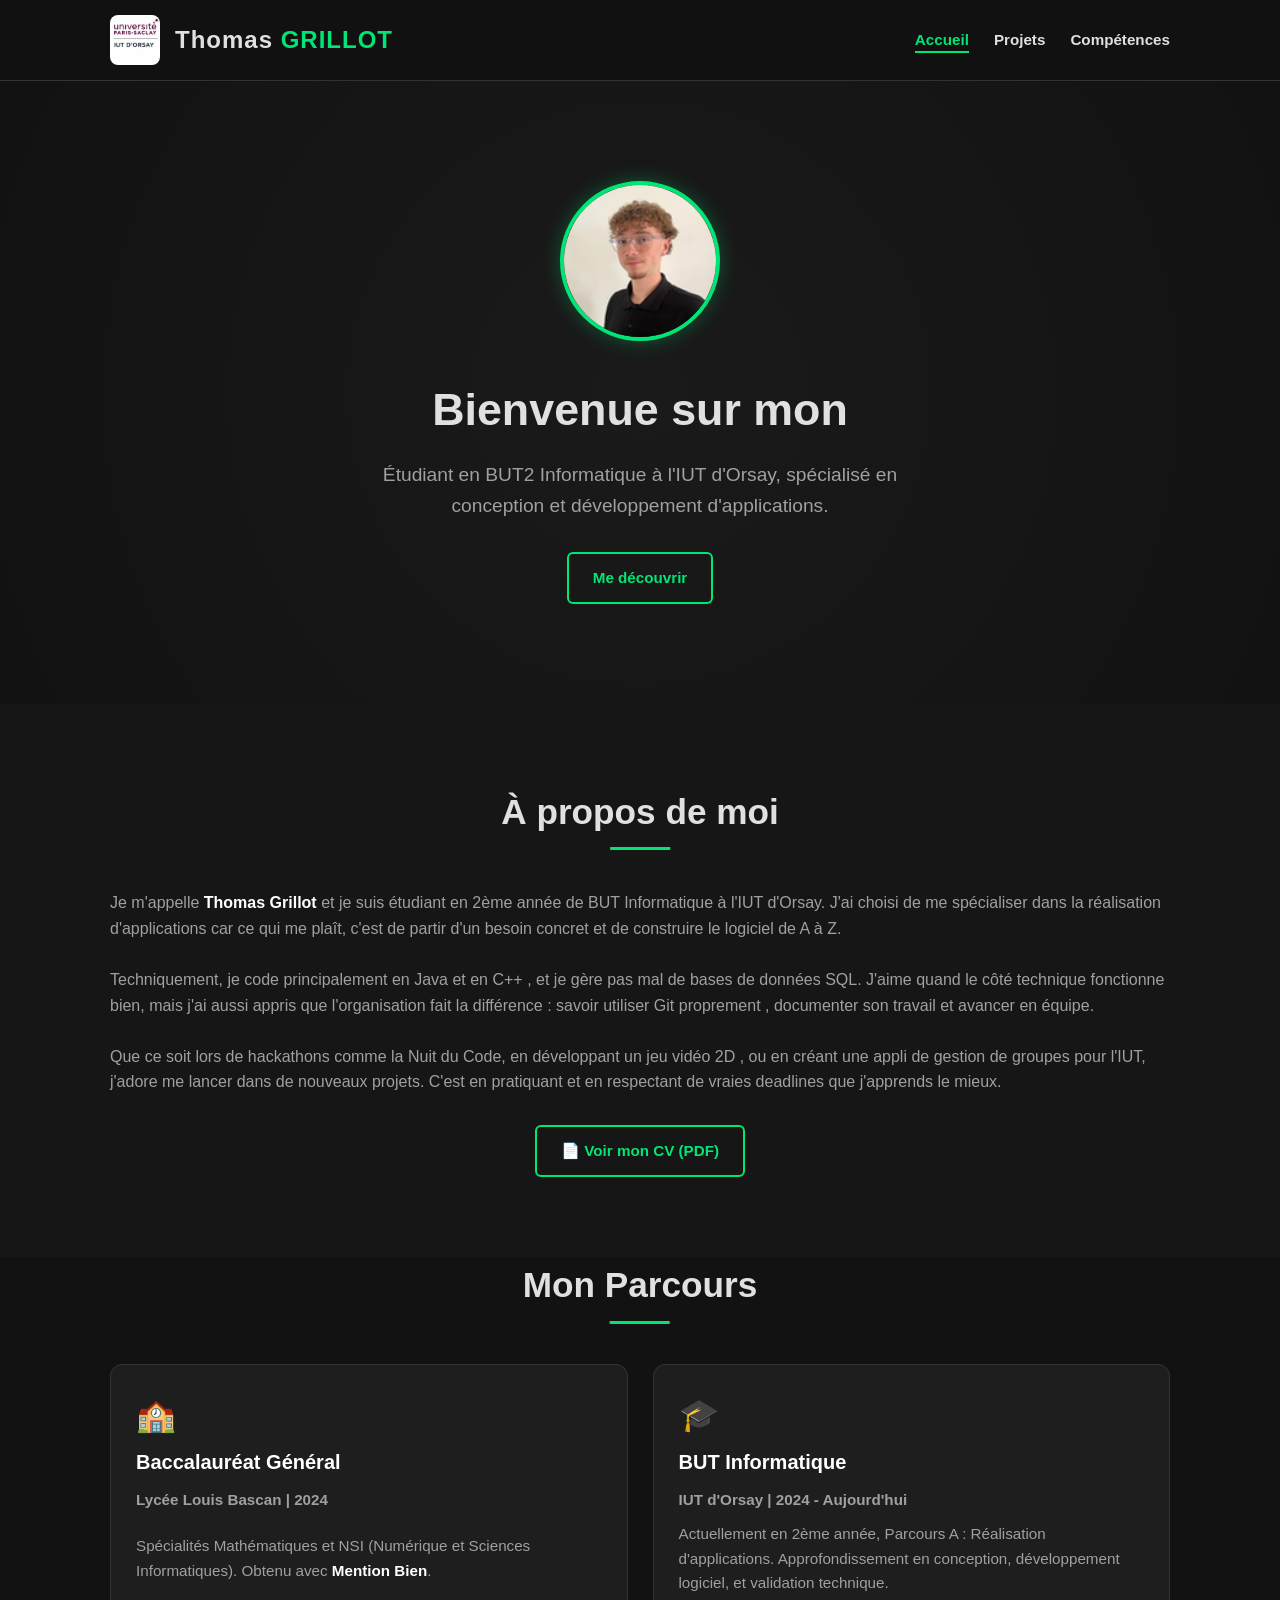
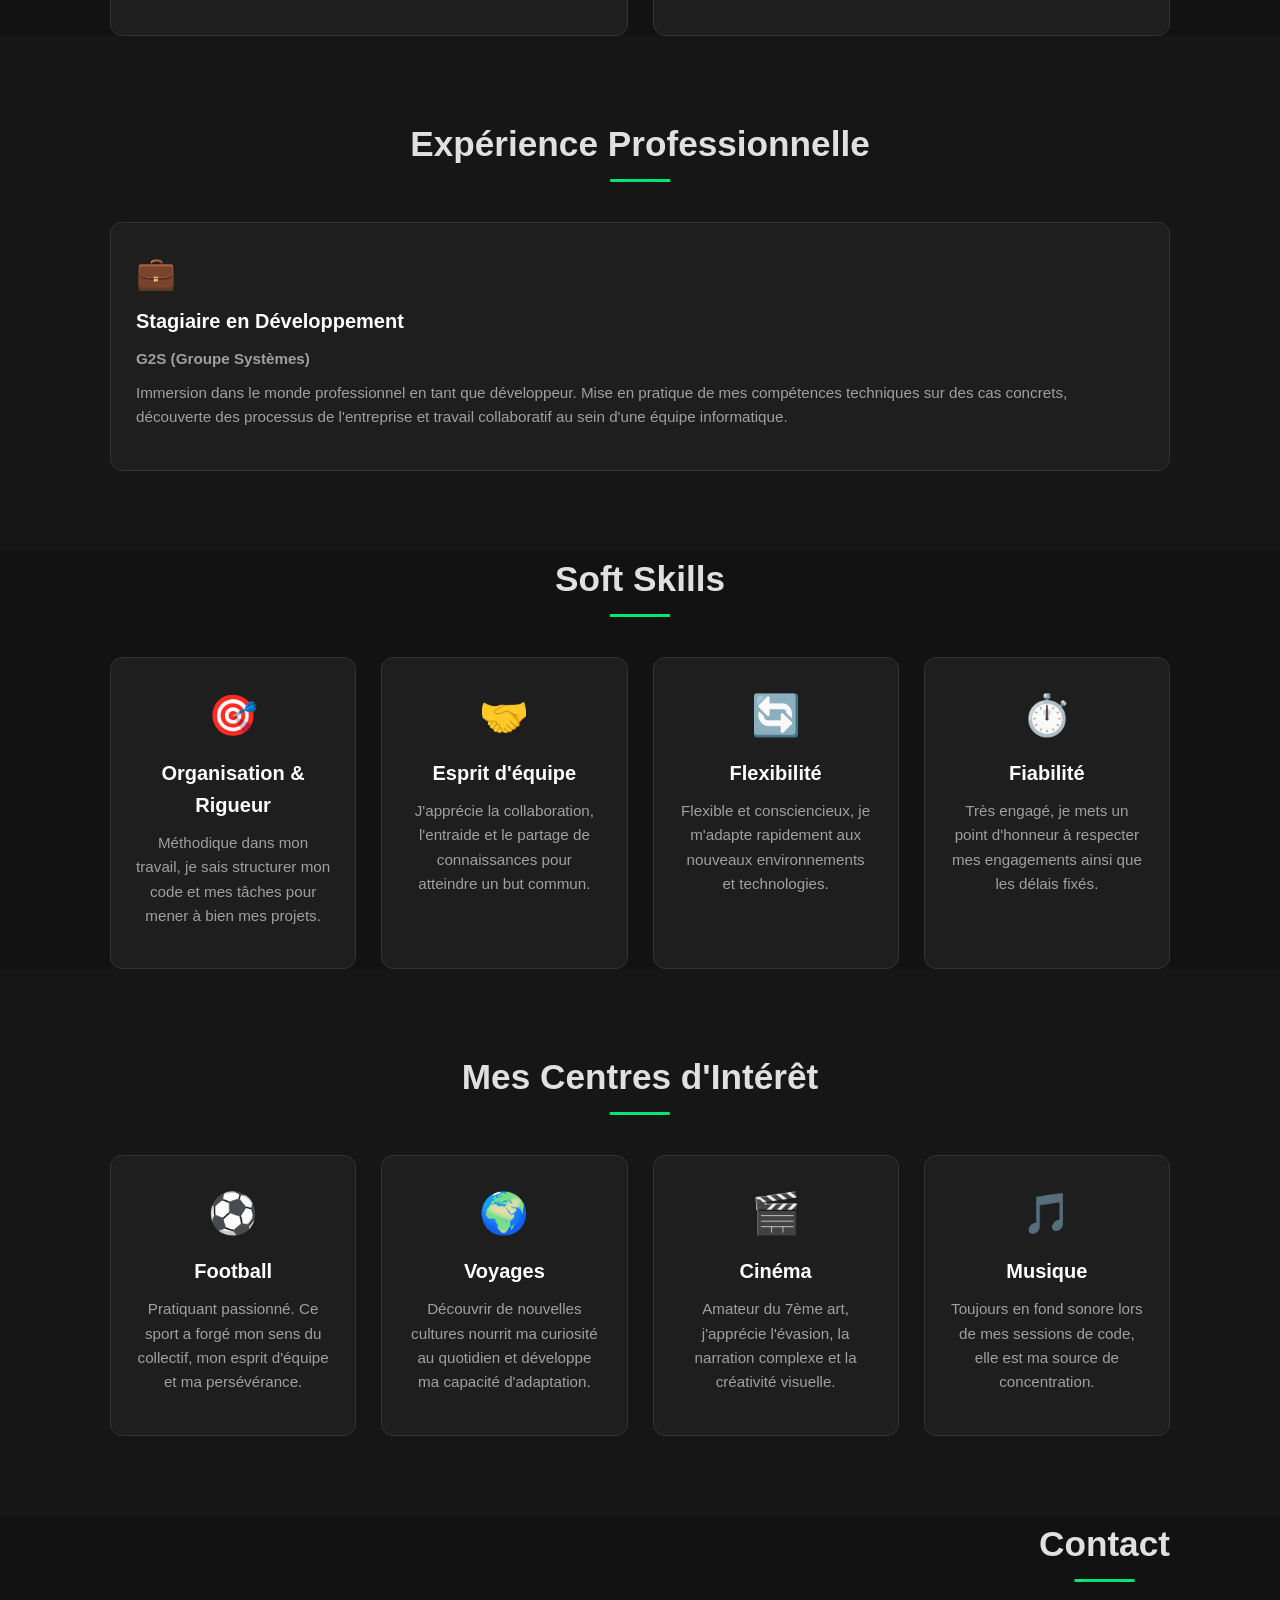
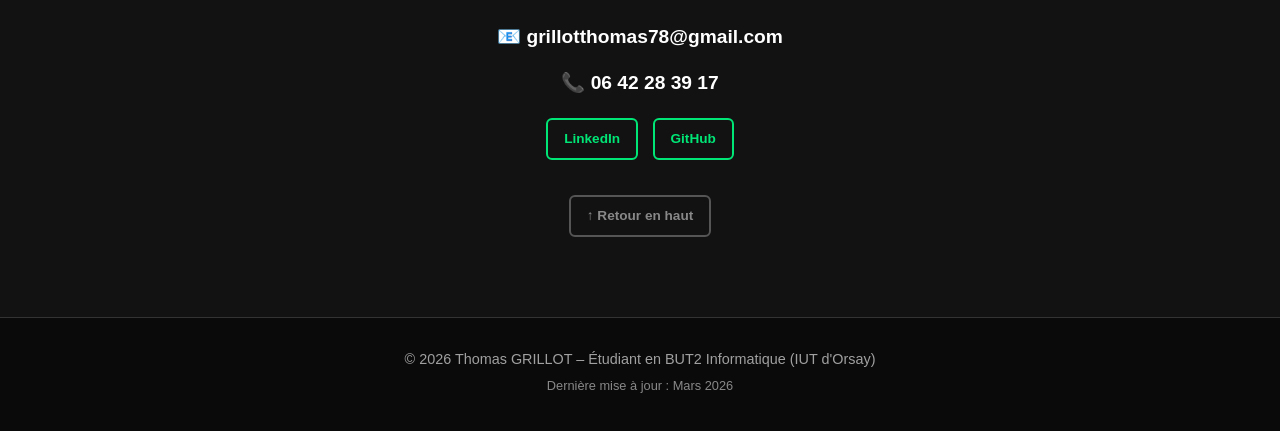
==== index.html @ 47b77f5b "Add files via upload" ====
<!DOCTYPE html>
<html lang="fr">
<head>
  <meta charset="UTF-8" />
  <meta name="viewport" content="width=device-width, initial-scale=1.0"/>
  <title>Thomas Grillot – Accueil | Développeur</title>
  <link rel="stylesheet" href="styles.css"/>
</head>
<body>

  <header>
    <div class="container">
      <div class="logo-container">
        <img src="OIP.png" alt="Logo de Thomas Grillot" class="logo">
        <h1>Thomas <strong>GRILLOT</strong></h1>
      </div>
      <nav>
        <ul>
          <li><a href="index.html" class="active">Accueil</a></li>
          <li><a href="projets.html">Projets</a></li>
          <li><a href="competences.html">Compétences</a></li>
        </ul>
      </nav>
    </div>
  </header>

  <section class="hero">
    <div id="particles-js"></div>
    
    <div class="container">
      <img src="photo.png" alt="Photo de Thomas Grillot" class="profile-pic fade-in">
      
      <h2 id="typewriter" class="fade-in"></h2>
      
      <p class="fade-in">Étudiant en BUT2 Informatique à l'IUT d'Orsay, spécialisé en conception et développement d'applications.</p>
      
      <div class="fade-in">
        <a href="#about" class="btn">Me découvrir</a>
      </div>
    </div>
  </section>

  <section id="about" class="light fade-in">
    <div class="container"> 
      <h2 class="section-title">À propos de moi</h2>
      <p>
        Je m'appelle <strong>Thomas Grillot</strong> et je suis étudiant en 2ème année de BUT Informatique à l'IUT d'Orsay. J'ai choisi de me spécialiser dans la réalisation d'applications car ce qui me plaît, c'est de partir d'un besoin concret et de construire le logiciel de A à Z.
        <br><br>
        Techniquement, je code principalement en Java et en C++ , et je gère pas mal de bases de données SQL. J'aime quand le côté technique fonctionne bien, mais j'ai aussi appris que l'organisation fait la différence : savoir utiliser Git proprement , documenter son travail et avancer en équipe.
        <br><br>
        Que ce soit lors de hackathons comme la Nuit du Code, en développant un jeu vidéo 2D , ou en créant une appli de gestion de groupes pour l'IUT, j'adore me lancer dans de nouveaux projets. C'est en pratiquant et en respectant de vraies deadlines  que j'apprends le mieux.</p>

      <div style="text-align: center; margin-top: 30px;">
        <a href="CV.pdf" class="btn" target="_blank">📄 Voir mon CV (PDF)</a>
      </div>
    </div>
  </section>
  
  <section class="container fade-in">
    <h2 class="section-title">Mon Parcours</h2>
    <div class="projets-grid">

      <div class="projet">
        <h3 style="font-size: 2rem; margin-bottom: 5px;">🏫</h3>
        <h3>Baccalauréat Général</h3>
        <p style="color: var(--text-secondary); font-weight: bold; margin-bottom: 10px;">Lycée Louis Bascan | 2024</p>
        <p>Spécialités Mathématiques et NSI (Numérique et Sciences Informatiques). Obtenu avec <strong>Mention Bien</strong>.</p>
      </div>
      
      <div class="projet">
        <h3 style="font-size: 2rem; margin-bottom: 5px;">🎓</h3>
        <h3>BUT Informatique</h3>
        <p style="color: var(--text-secondary); font-weight: bold; margin-bottom: 10px;">IUT d'Orsay | 2024 - Aujourd'hui</p>
        <p>Actuellement en 2ème année, Parcours A : Réalisation d'applications. Approfondissement en conception, développement logiciel, et validation technique.</p>
      </div>


    </div>
  </section>

  <section class="light fade-in">
    <div class="container">
      <h2 class="section-title">Expérience Professionnelle</h2>
      <div class="projets-grid" style="grid-template-columns: repeat(auto-fit, minmax(300px, 1fr));">
        
        <div class="projet">
          <h3 style="font-size: 2rem; margin-bottom: 5px;">💼</h3>
          <h3>Stagiaire en Développement</h3>
          <p style="color: var(--text-secondary); font-weight: bold; margin-bottom: 10px;">G2S (Groupe Systèmes)</p>
          <p>Immersion dans le monde professionnel en tant que développeur. Mise en pratique de mes compétences techniques sur des cas concrets, découverte des processus de l'entreprise et travail collaboratif au sein d'une équipe informatique.</p>
        </div>

      </div>
    </div>
  </section>

  <section class="container fade-in">
    <h2 class="section-title">Soft Skills</h2>
    <div class="projets-grid" style="grid-template-columns: repeat(auto-fit, minmax(200px, 1fr));">
      
      <div class="projet" style="text-align: center;">
        <h3 style="font-size: 2.5rem; margin-bottom: 10px;">🎯</h3>
        <h3>Organisation & Rigueur</h3>
        <p>Méthodique dans mon travail, je sais structurer mon code et mes tâches pour mener à bien mes projets.</p>
      </div>

      <div class="projet" style="text-align: center;">
        <h3 style="font-size: 2.5rem; margin-bottom: 10px;">🤝</h3>
        <h3>Esprit d'équipe</h3>
        <p>J'apprécie la collaboration, l'entraide et le partage de connaissances pour atteindre un but commun.</p>
      </div>

      <div class="projet" style="text-align: center;">
        <h3 style="font-size: 2.5rem; margin-bottom: 10px;">🔄</h3>
        <h3>Flexibilité</h3>
        <p>Flexible et consciencieux, je m'adapte rapidement aux nouveaux environnements et technologies.</p>
      </div>

      <div class="projet" style="text-align: center;">
        <h3 style="font-size: 2.5rem; margin-bottom: 10px;">⏱️</h3>
        <h3>Fiabilité</h3>
        <p>Très engagé, je mets un point d'honneur à respecter mes engagements ainsi que les délais fixés.</p>
      </div>

    </div>
  </section>

  <section class="light fade-in">
    <div class="container">
      <h2 class="section-title">Mes Centres d'Intérêt</h2>
      <div class="projets-grid" style="grid-template-columns: repeat(auto-fit, minmax(200px, 1fr));">
        
        <div class="projet" style="text-align: center;">
          <h3 style="font-size: 2.5rem; margin-bottom: 10px;">⚽</h3>
          <h3>Football</h3>
          <p>Pratiquant passionné. Ce sport a forgé mon sens du collectif, mon esprit d'équipe et ma persévérance.</p>
        </div>

        <div class="projet" style="text-align: center;">
          <h3 style="font-size: 2.5rem; margin-bottom: 10px;">🌍</h3>
          <h3>Voyages</h3>
          <p>Découvrir de nouvelles cultures nourrit ma curiosité au quotidien et développe ma capacité d'adaptation.</p>
        </div>

        <div class="projet" style="text-align: center;">
          <h3 style="font-size: 2.5rem; margin-bottom: 10px;">🎬</h3>
          <h3>Cinéma</h3>
          <p>Amateur du 7ème art, j'apprécie l'évasion, la narration complexe et la créativité visuelle.</p>
        </div>

        <div class="projet" style="text-align: center;">
          <h3 style="font-size: 2.5rem; margin-bottom: 10px;">🎵</h3>
          <h3>Musique</h3>
          <p>Toujours en fond sonore lors de mes sessions de code, elle est ma source de concentration.</p>
        </div>

      </div>
    </div>
  </section>

  <section id="contact" class="container fade-in">
    <div style="text-align: center;">
      <h2 class="section-title">Contact</h2>
      <p style="font-size: 1.2rem; margin-bottom: 15px;">
        📧 <a href="mailto:grillotthomas78@gmail.com" style="color: var(--accent-color); text-decoration: none;"><strong>grillotthomas78@gmail.com</strong></a>
      </p>
      <p style="font-size: 1.2rem; margin-bottom: 20px;">
        📞 <strong>06 42 28 39 17</strong>
      </p>
      <p>
        <a href="https://www.linkedin.com/in/thomas-grillot-857299399/" class="btn btn-sm" target="_blank" style="margin-right: 10px;">LinkedIn</a> 
        <a href="https://github.com/ton-pseudo" class="btn btn-sm" target="_blank">GitHub</a>
      </p>
    </div>
  </section>
  
  <div class="container" style="text-align: center; padding: 20px 0;">
    <a href="#" class="btn btn-sm" style="border-color: #555; color: #888;">↑ Retour en haut</a>
  </div>

  <footer>
    <div class="container">
      <p>&copy; 2026 Thomas GRILLOT – Étudiant en BUT2 Informatique (IUT d'Orsay) </p>
      <p style="font-size: 0.8em; color: #888;">Dernière mise à jour : Mars 2026</p>
    </div>
  </footer>

  <script src="scripts.js"></script>
  
  </body>
</html>
---- styles.css ----
/* --- RESET DE BASE --- */
* {
  margin: 0;
  padding: 0;
  box-sizing: border-box;
}

:root {
  --bg-color: #121212;
  --surface-color: #1e1e1e;
  --text-primary: #e0e0e0;
  --text-secondary: #a0a0a0;
  --accent-color: #00e676; /* Vert Électrique Tech */
  --accent-hover: #69f0ae;
  --border-color: #333;
  --font-main: 'Segoe UI', Roboto, Helvetica, Arial, sans-serif;
  --transition: all 0.3s ease;
}

html {
  scroll-behavior: smooth;
  background-color: var(--bg-color);
}

body {
  font-family: var(--font-main);
  line-height: 1.6;
  color: var(--text-primary);
  background-color: var(--bg-color);
  overflow-x: hidden;
}

.container {
  max-width: 1100px;
  margin: auto;
  padding: 0 20px;
}

/* --- HEADER & NAVIGATION --- */
header {
  background: rgba(18, 18, 18, 0.95);
  padding: 15px 0;
  position: sticky;
  top: 0;
  z-index: 1000;
  border-bottom: 1px solid var(--border-color);
  backdrop-filter: blur(5px);
}

header .container {
  display: flex;
  justify-content: space-between;
  align-items: center;
}

header h1 {
  font-size: 1.5rem;
  letter-spacing: 1px;
}

header h1 strong {
  color: var(--accent-color);
}

.logo-container {
  display: flex;
  align-items: center;
  gap: 15px;
}

.logo {
  height: 50px;
  width: auto;
  border-radius: 8px;
}

nav ul {
  display: flex;
  gap: 25px;
  list-style: none;
}

nav a {
  color: var(--text-primary);
  text-decoration: none;
  font-weight: 600;
  transition: var(--transition);
  font-size: 0.95rem;
  padding: 5px 0;
  position: relative;
}

nav a:hover {
  color: var(--accent-color);
}

nav a.active {
  color: var(--accent-color);
}

nav a.active::after {
  content: '';
  position: absolute;
  width: 100%;
  height: 2px;
  bottom: 0;
  left: 0;
  background-color: var(--accent-color);
}

/* --- SECTION HERO --- */
.hero {
  padding: 100px 0;
  text-align: center;
  position: relative;
  background: radial-gradient(circle at center, #1a1a1a 0%, #121212 100%);
  overflow: hidden;
}

/* Container pour les particules JS */
#particles-js {
  position: absolute;
  width: 100%;
  height: 100%;
  top: 0;
  left: 0;
  z-index: 1;
}

.hero .container {
  position: relative;
  z-index: 10; /* Au-dessus des particules */
}

/* Style Photo de Profil */
.profile-pic {
  width: 160px;
  height: 160px;
  border-radius: 50%;
  object-fit: cover;
  border: 4px solid var(--accent-color);
  box-shadow: 0 0 20px rgba(0, 230, 118, 0.3);
  margin-bottom: 25px;
  transition: transform 0.5s ease;
}

.profile-pic:hover {
  transform: scale(1.05) rotate(5deg);
}

.hero h2 {
  font-size: 2.8rem;
  margin-bottom: 15px;
  font-weight: 800;
}

/* Style pour l'effet Typewriter JS */
.typewriter-text {
  color: var(--accent-color);
}

.hero p {
  font-size: 1.2rem;
  color: var(--text-secondary);
  max-width: 600px;
  margin: 0 auto 30px auto;
}

/* --- SECTIONS GÉNÉRALES --- */
section {
  padding: 80px 0;
}

section.light {
  background-color: #161616; /* Gris très légèrement plus clair */
}

h2.section-title {
  text-align: center;
  font-size: 2.2rem;
  margin-bottom: 50px;
  font-weight: 700;
  position: relative;
  display: inline-block;
  left: 50%;
  transform: translateX(-50%);
}

h2.section-title::after {
  content: '';
  position: absolute;
  width: 60px;
  height: 3px;
  background-color: var(--accent-color);
  bottom: -10px;
  left: 50%;
  transform: translateX(-50%);
}

h3 {
  color: #fff;
  margin-bottom: 15px;
}

p {
  color: var(--text-secondary);
  margin-bottom: 15px;
  font-size: 1rem;
}

strong {
  color: #fff;
}

hr {
  border: 0;
  border-top: 1px solid var(--border-color);
  margin: 40px 0;
}

/* --- GRILLE DE CARTES (PROJETS & SKILLS) --- */
.projets-grid {
  display: grid;
  grid-template-columns: repeat(auto-fit, minmax(300px, 1fr));
  gap: 25px;
  align-items: stretch;
}

.projet {
  background-color: var(--surface-color);
  padding: 25px;
  border-radius: 12px;
  border: 1px solid var(--border-color);
  transition: var(--transition);
  display: flex;
  flex-direction: column;
}

.projet:hover {
  transform: translateY(-5px);
  border-color: var(--accent-color);
  box-shadow: 0 5px 15px rgba(0, 230, 118, 0.1);
}

.projet img {
  width: 100%;
  height: 180px;
  object-fit: cover;
  border-radius: 8px;
  margin-bottom: 20px;
  border: 1px solid var(--border-color);
}

.projet h3 {
  font-size: 1.25rem;
  margin-bottom: 10px;
}

.projet p {
  font-size: 0.95rem;
  flex-grow: 1; /* Pousse le contenu vers le bas si nécessaire */
}

/* --- BOUTONS --- */
.btn {
  display: inline-block;
  padding: 12px 24px;
  background-color: transparent;
  color: var(--accent-color);
  text-decoration: none;
  border-radius: 6px;
  font-weight: 700;
  border: 2px solid var(--accent-color);
  transition: var(--transition);
  cursor: pointer;
  font-size: 0.95rem;
}

.btn:hover {
  background-color: var(--accent-color);
  color: #121212;
  box-shadow: 0 0 15px rgba(0, 230, 118, 0.4);
}

.btn-sm {
  padding: 8px 16px;
  font-size: 0.85rem;
}

/* --- PAGE COMPÉTENCES (LISTE HORIZONTALE) --- */
.skills-nav {
  display: flex;
  flex-wrap: wrap;
  justify-content: center;
  gap: 12px;
  list-style: none;
  margin-bottom: 50px;
}

.skills-nav li a {
  display: block;
  padding: 10px 20px;
  background-color: var(--surface-color);
  color: var(--text-primary);
  text-decoration: none;
  border-radius: 30px;
  border: 1px solid var(--border-color);
  font-weight: 600;
  font-size: 0.9rem;
  transition: var(--transition);
}

.skills-nav li a:hover {
  border-color: var(--accent-color);
  color: var(--accent-color);
  background-color: rgba(0, 230, 118, 0.05);
}

/* --- FOOTER --- */
footer {
  background-color: #0a0a0a;
  color: var(--text-secondary);
  text-align: center;
  padding: 30px 0;
  border-top: 1px solid var(--border-color);
  margin-top: 60px;
}

footer p {
  margin-bottom: 5px;
  font-size: 0.9rem;
}

/* --- ANIMATION FADE-IN (Observer) --- */
.fade-in {
  opacity: 0;
  transform: translateY(20px);
  transition: opacity 0.6s ease-out, transform 0.6s ease-out;
}

.fade-in.visible {
  opacity: 1;
  transform: translateY(0);
}

/* --- RESPONSIVE BASIC --- */
@media (max-width: 768px) {
  .hero h2 { font-size: 2.2rem; }
  header .container { flex-direction: column; gap: 15px; }
  nav ul { flex-wrap: wrap; justify-content: center; gap: 15px; }
}
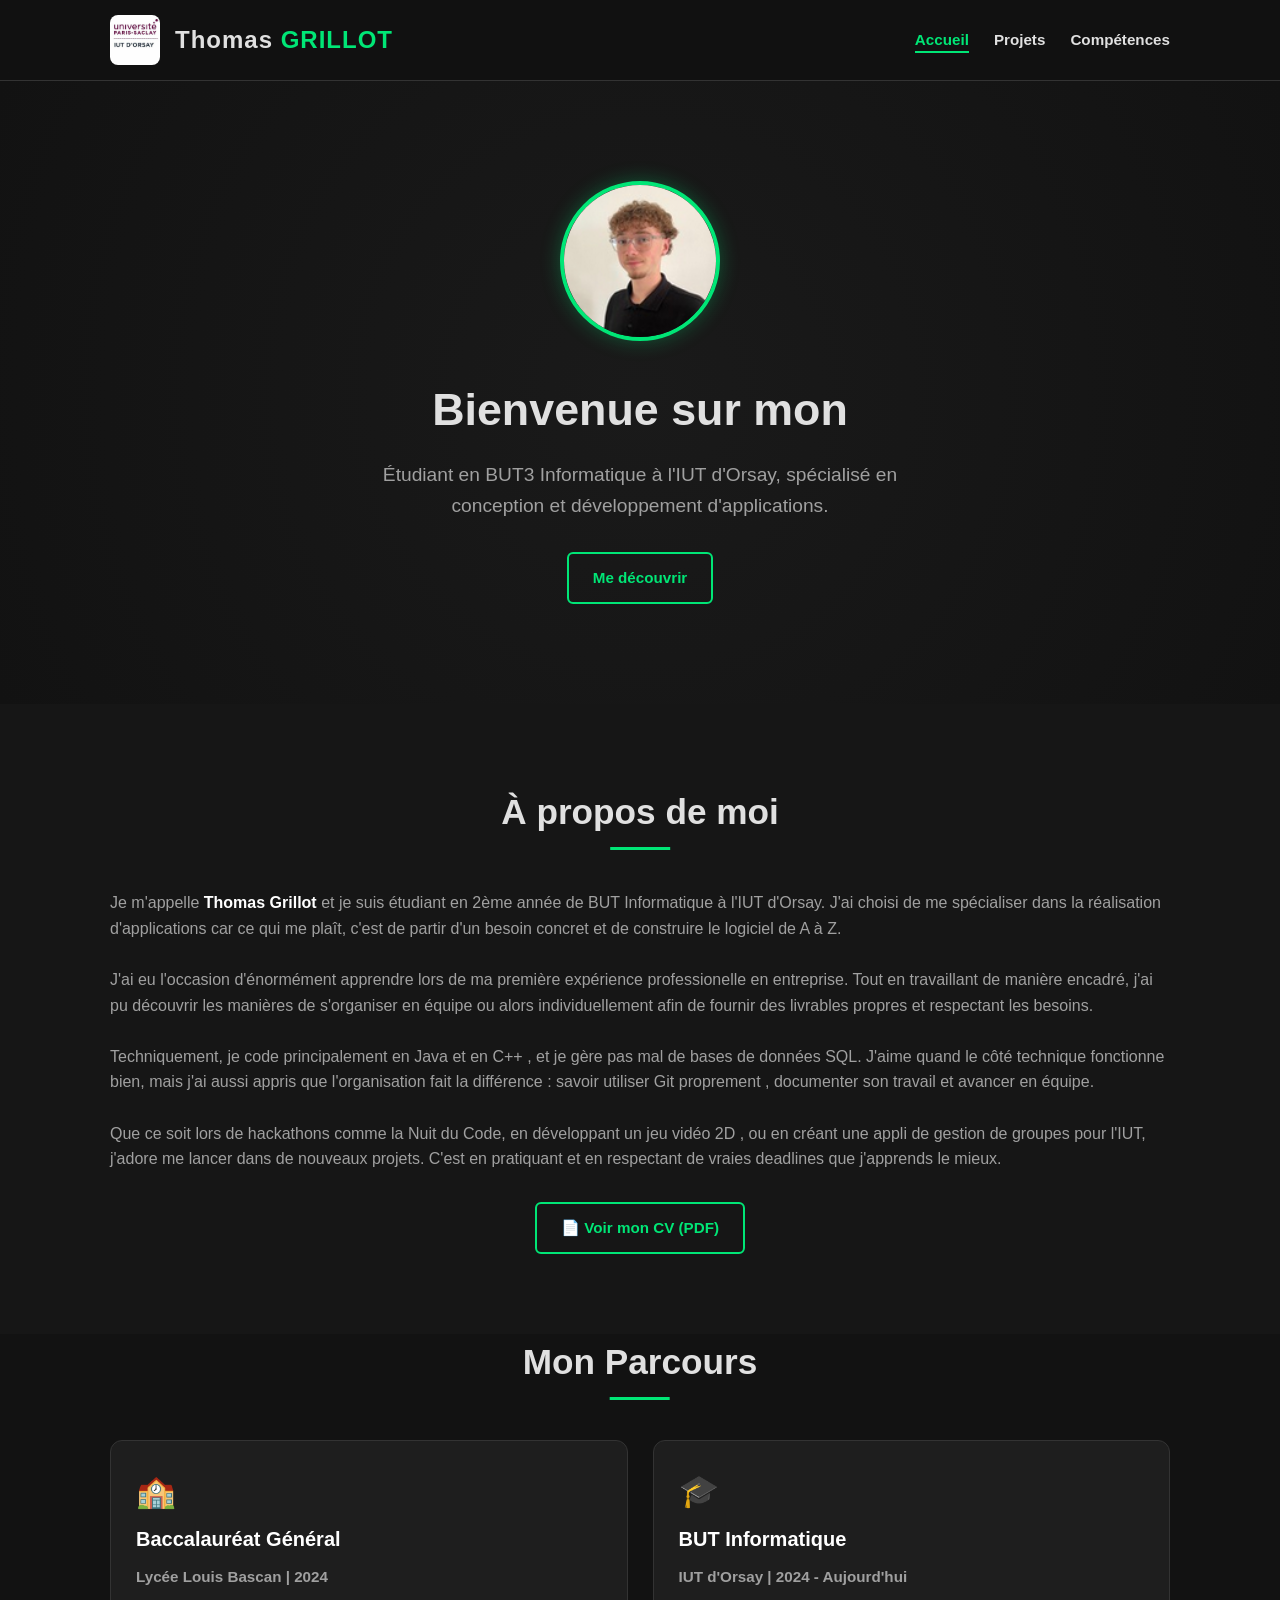
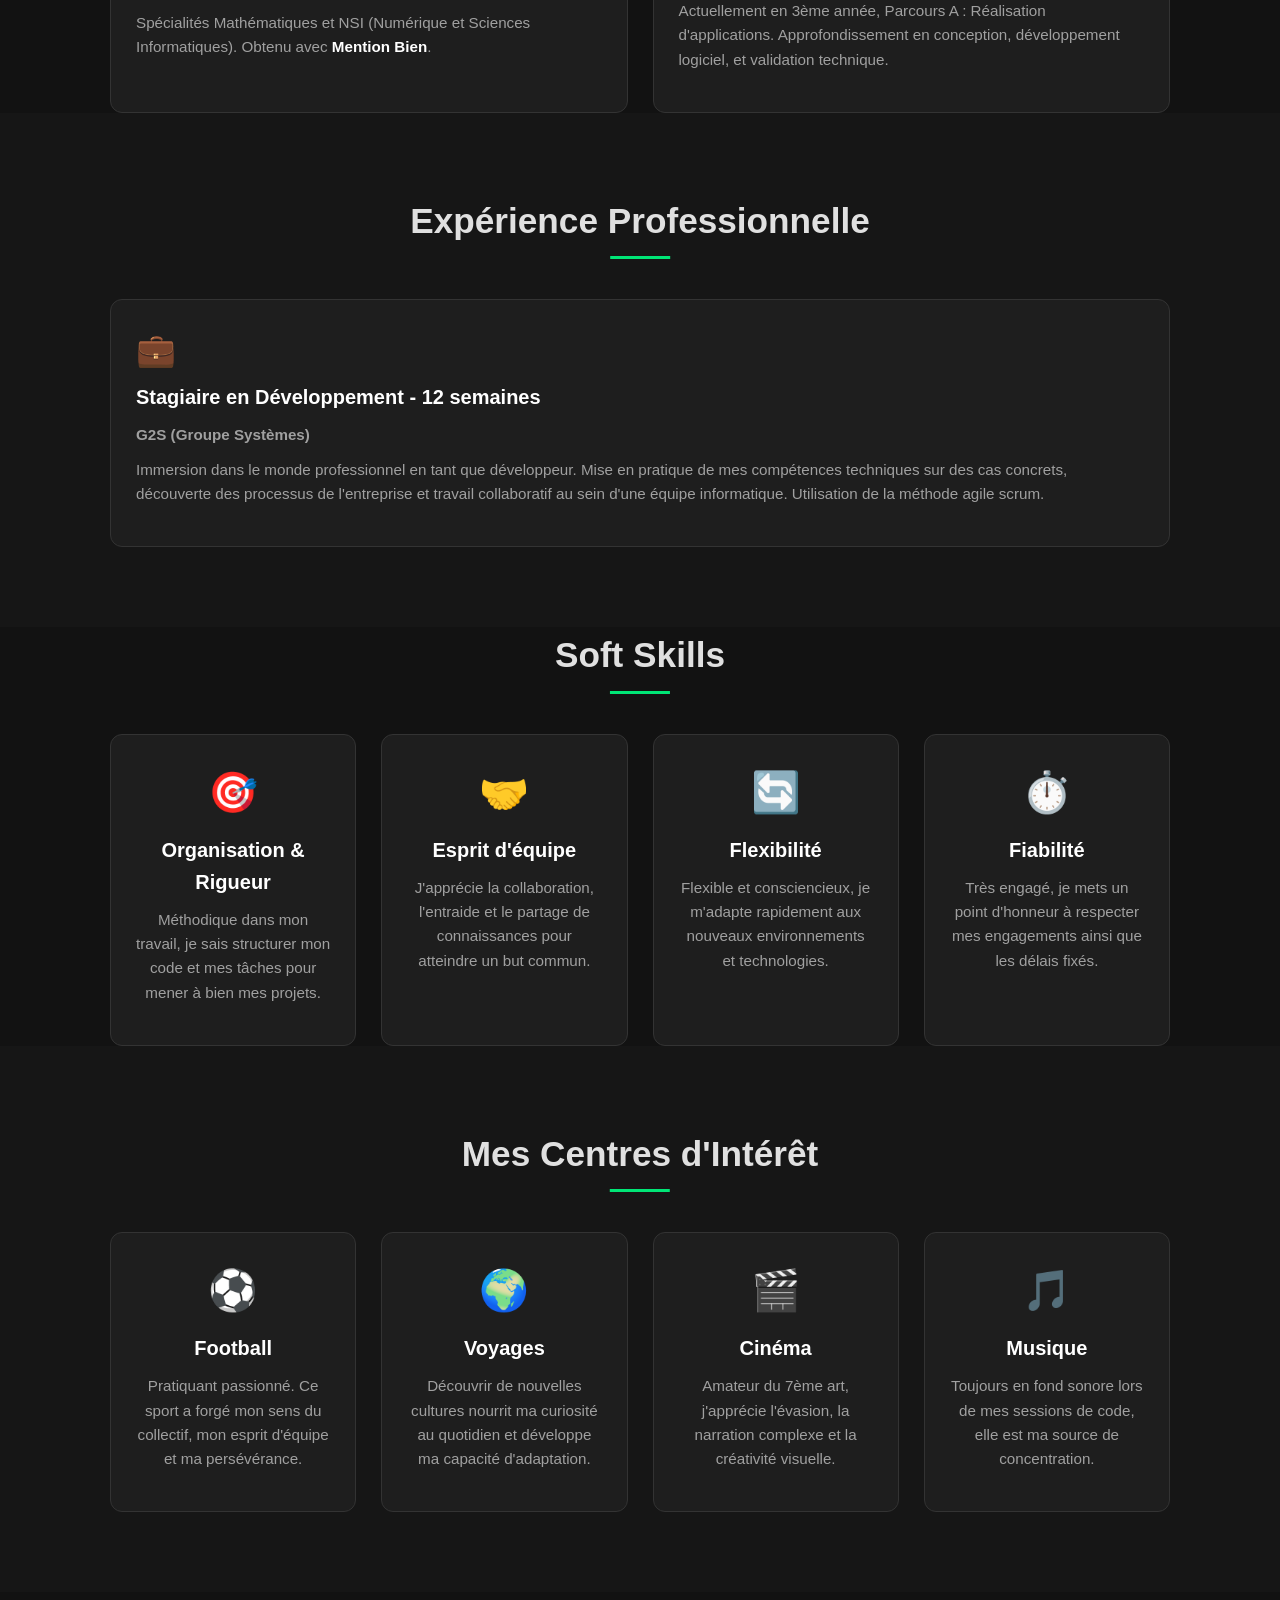
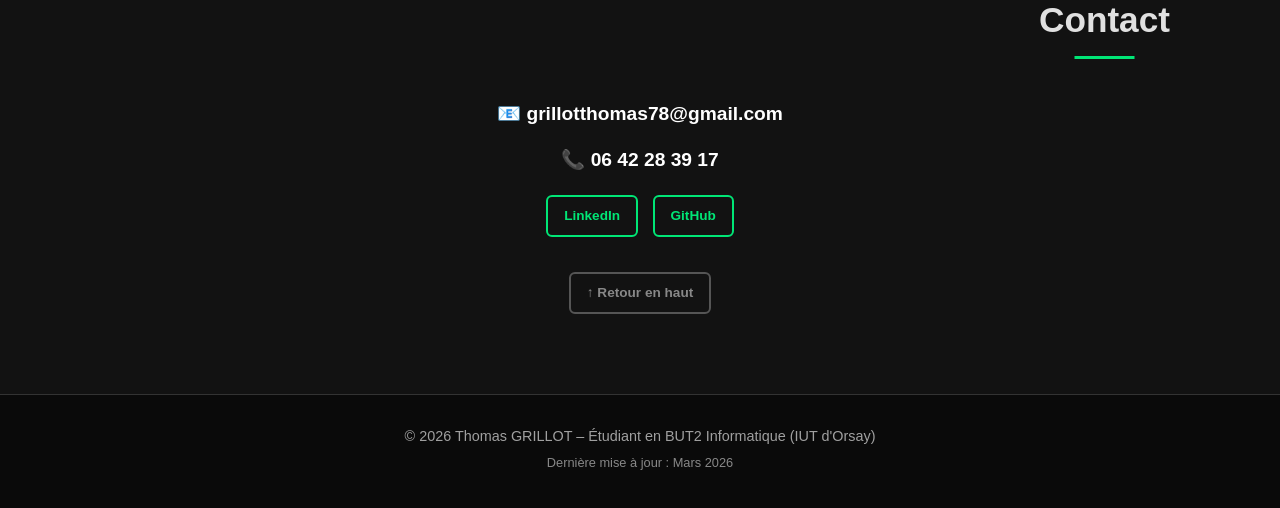
==== commit 50d727ff: "Update index.html" ====
--- a/index.html
+++ b/index.html
@@ -32,7 +32,7 @@
       
       <h2 id="typewriter" class="fade-in"></h2>
       
-      <p class="fade-in">Étudiant en BUT2 Informatique à l'IUT d'Orsay, spécialisé en conception et développement d'applications.</p>
+      <p class="fade-in">Étudiant en BUT3 Informatique à l'IUT d'Orsay, spécialisé en conception et développement d'applications.</p>
       
       <div class="fade-in">
         <a href="#about" class="btn">Me découvrir</a>
@@ -45,6 +45,8 @@
       <h2 class="section-title">À propos de moi</h2>
       <p>
         Je m'appelle <strong>Thomas Grillot</strong> et je suis étudiant en 2ème année de BUT Informatique à l'IUT d'Orsay. J'ai choisi de me spécialiser dans la réalisation d'applications car ce qui me plaît, c'est de partir d'un besoin concret et de construire le logiciel de A à Z.
+        <br><br>
+        J'ai eu l'occasion d'énormément apprendre lors de ma première expérience professionelle en entreprise. Tout en travaillant de manière encadré, j'ai pu découvrir les manières de s'organiser en équipe ou alors individuellement afin de fournir des livrables propres et respectant les besoins. 
         <br><br>
         Techniquement, je code principalement en Java et en C++ , et je gère pas mal de bases de données SQL. J'aime quand le côté technique fonctionne bien, mais j'ai aussi appris que l'organisation fait la différence : savoir utiliser Git proprement , documenter son travail et avancer en équipe.
         <br><br>
@@ -71,7 +73,7 @@
         <h3 style="font-size: 2rem; margin-bottom: 5px;">🎓</h3>
         <h3>BUT Informatique</h3>
         <p style="color: var(--text-secondary); font-weight: bold; margin-bottom: 10px;">IUT d'Orsay | 2024 - Aujourd'hui</p>
-        <p>Actuellement en 2ème année, Parcours A : Réalisation d'applications. Approfondissement en conception, développement logiciel, et validation technique.</p>
+        <p>Actuellement en 3ème année, Parcours A : Réalisation d'applications. Approfondissement en conception, développement logiciel, et validation technique.</p>
       </div>
 
 
@@ -85,9 +87,9 @@
         
         <div class="projet">
           <h3 style="font-size: 2rem; margin-bottom: 5px;">💼</h3>
-          <h3>Stagiaire en Développement</h3>
+          <h3>Stagiaire en Développement - 12 semaines</h3>
           <p style="color: var(--text-secondary); font-weight: bold; margin-bottom: 10px;">G2S (Groupe Systèmes)</p>
-          <p>Immersion dans le monde professionnel en tant que développeur. Mise en pratique de mes compétences techniques sur des cas concrets, découverte des processus de l'entreprise et travail collaboratif au sein d'une équipe informatique.</p>
+          <p>Immersion dans le monde professionnel en tant que développeur. Mise en pratique de mes compétences techniques sur des cas concrets, découverte des processus de l'entreprise et travail collaboratif au sein d'une équipe informatique. Utilisation de la méthode agile scrum.</p>
         </div>
 
       </div>
@@ -188,4 +190,4 @@
   <script src="scripts.js"></script>
   
   </body>
-</html>+</html>
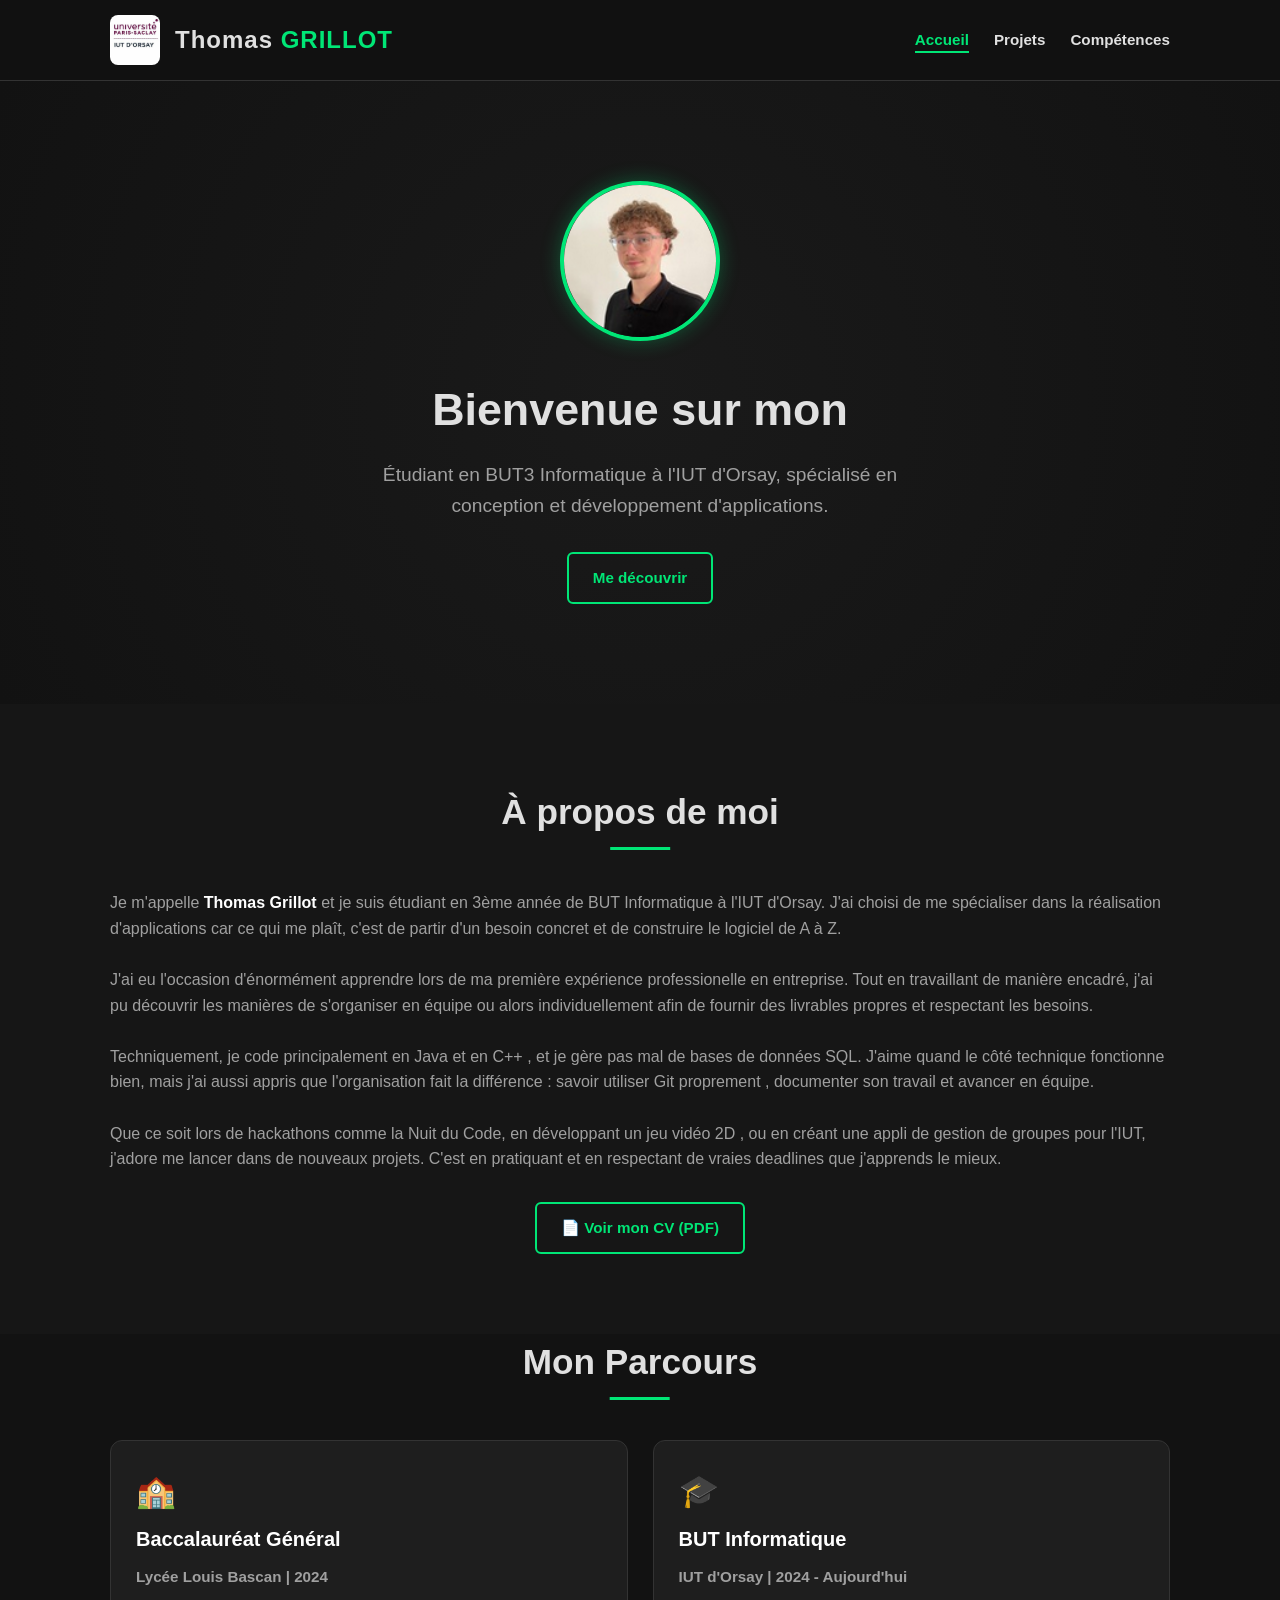
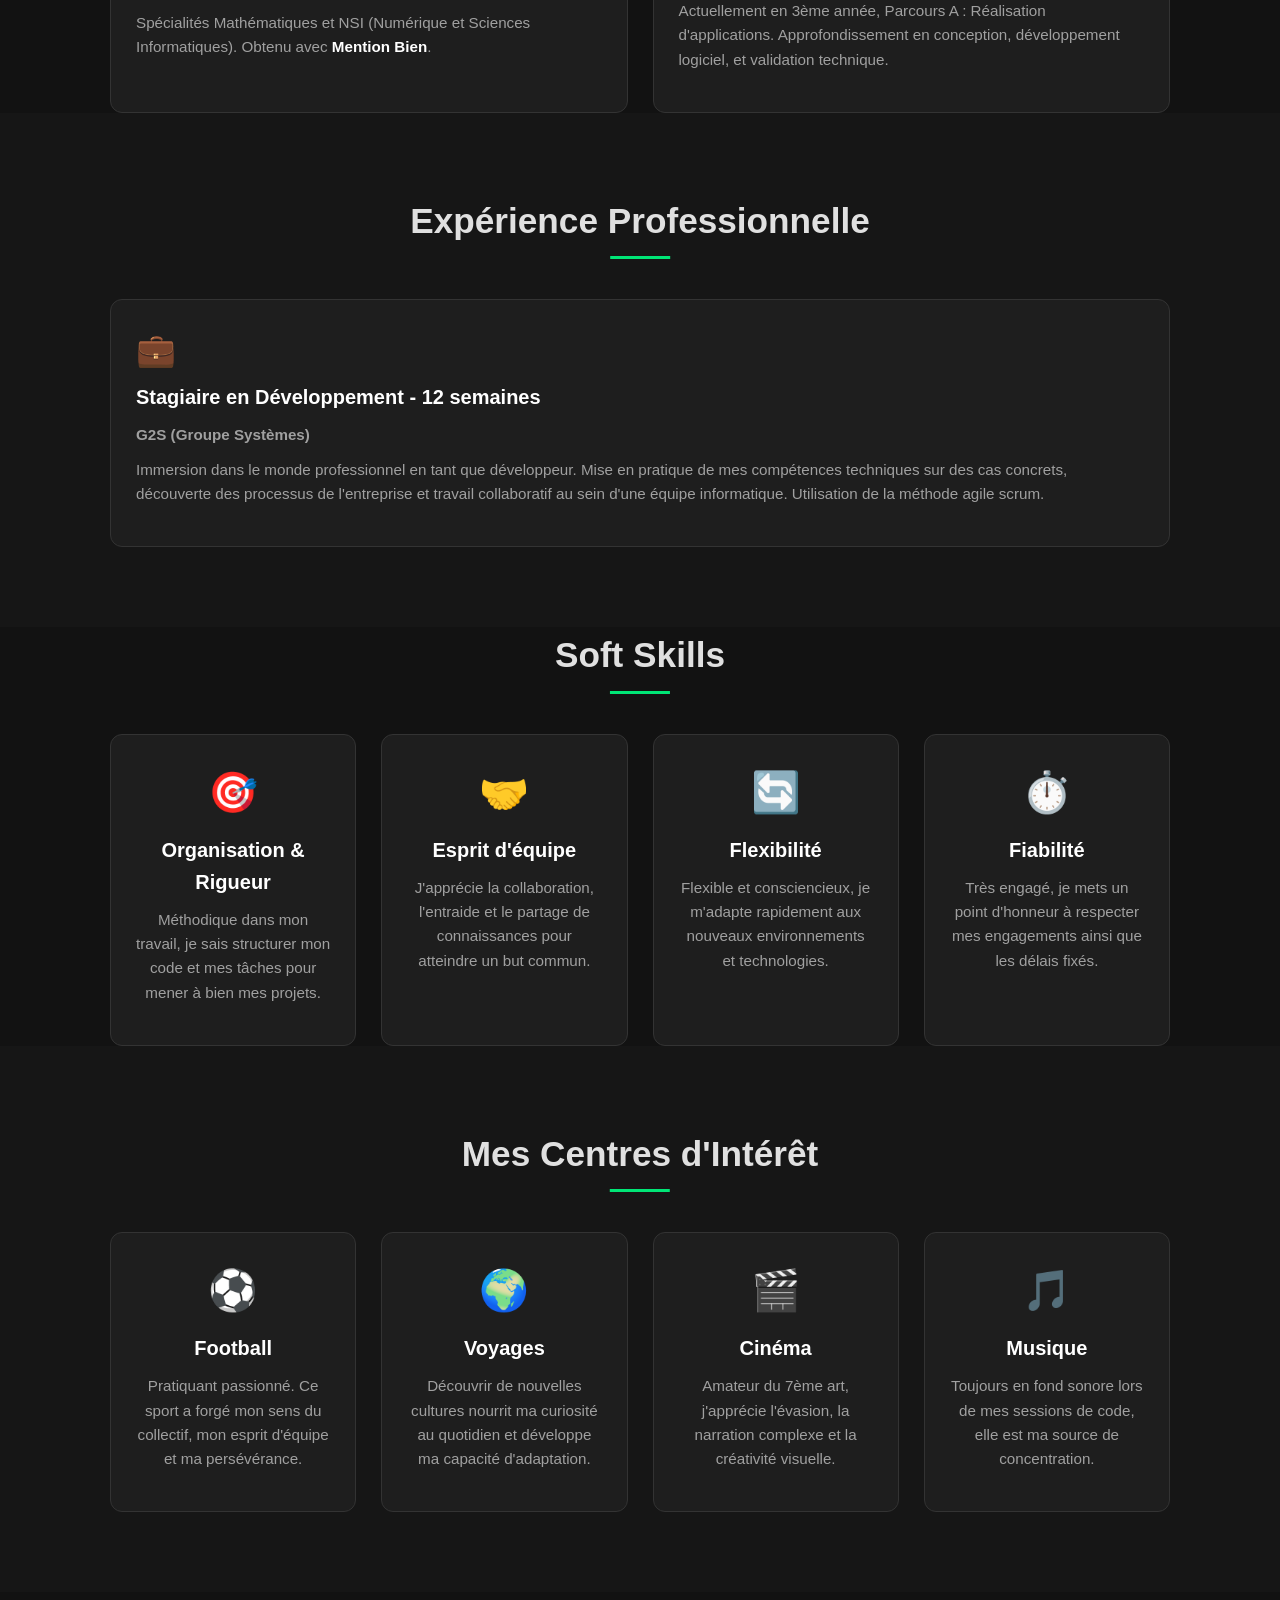
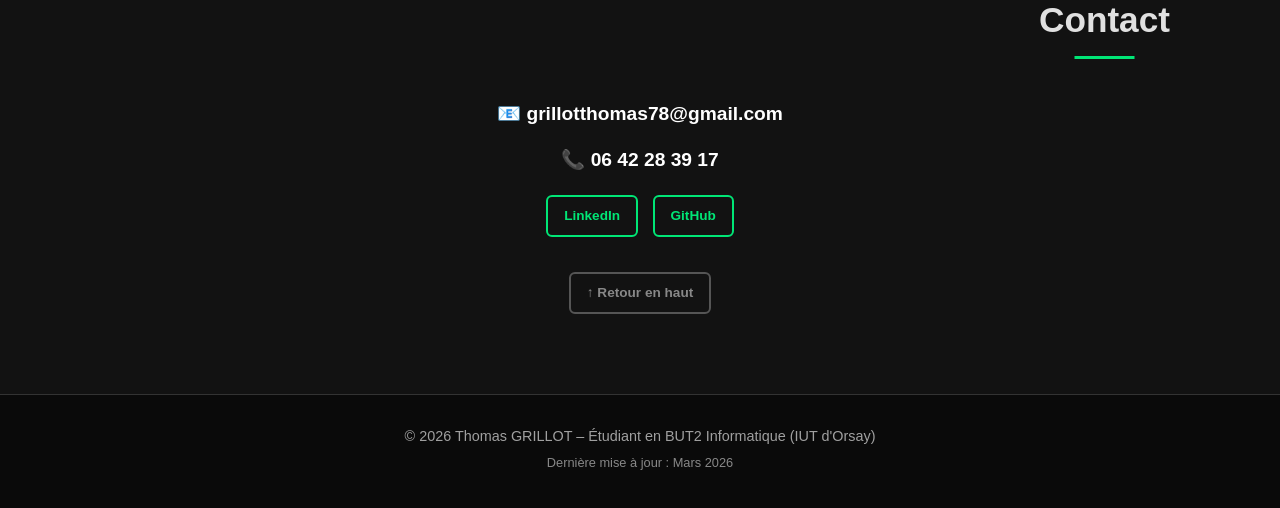
==== commit 26f78164: "Update index.html" ====
--- a/index.html
+++ b/index.html
@@ -44,7 +44,7 @@
     <div class="container"> 
       <h2 class="section-title">À propos de moi</h2>
       <p>
-        Je m'appelle <strong>Thomas Grillot</strong> et je suis étudiant en 2ème année de BUT Informatique à l'IUT d'Orsay. J'ai choisi de me spécialiser dans la réalisation d'applications car ce qui me plaît, c'est de partir d'un besoin concret et de construire le logiciel de A à Z.
+        Je m'appelle <strong>Thomas Grillot</strong> et je suis étudiant en 3ème année de BUT Informatique à l'IUT d'Orsay. J'ai choisi de me spécialiser dans la réalisation d'applications car ce qui me plaît, c'est de partir d'un besoin concret et de construire le logiciel de A à Z.
         <br><br>
         J'ai eu l'occasion d'énormément apprendre lors de ma première expérience professionelle en entreprise. Tout en travaillant de manière encadré, j'ai pu découvrir les manières de s'organiser en équipe ou alors individuellement afin de fournir des livrables propres et respectant les besoins. 
         <br><br>
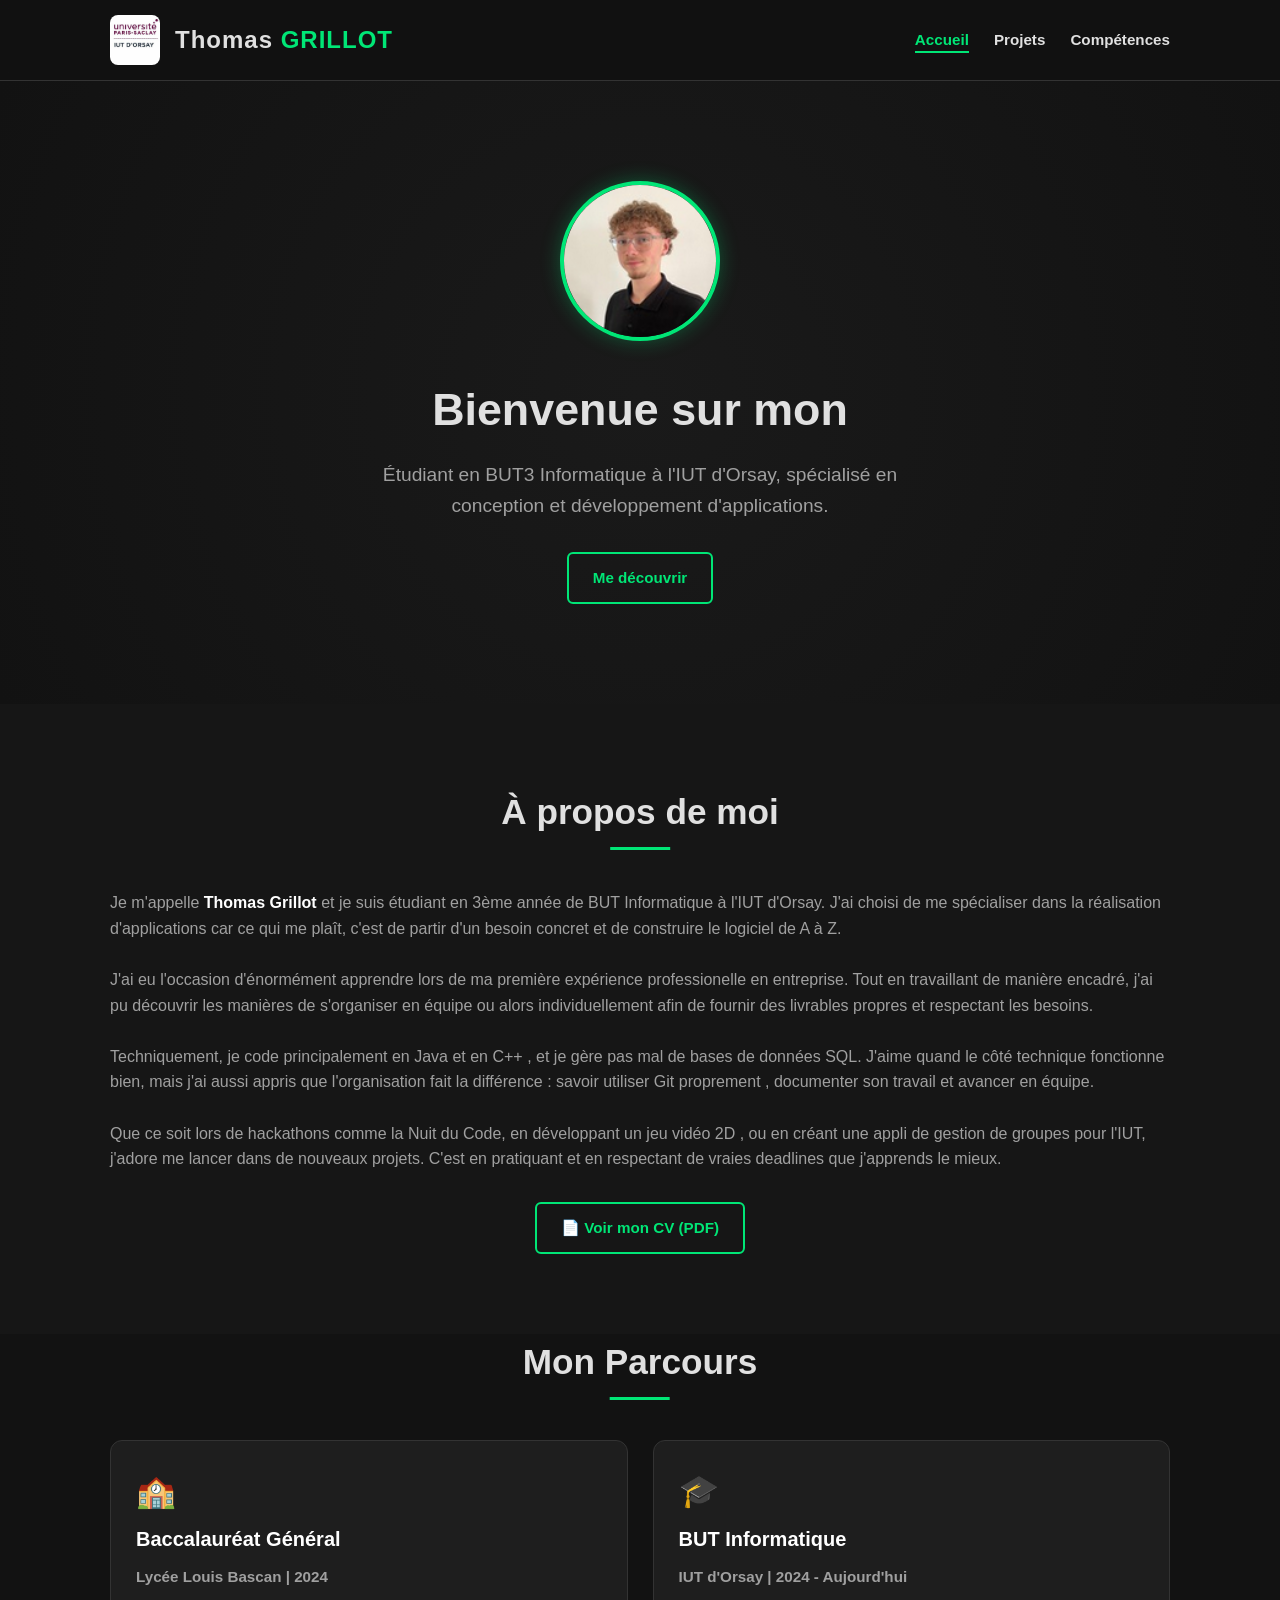
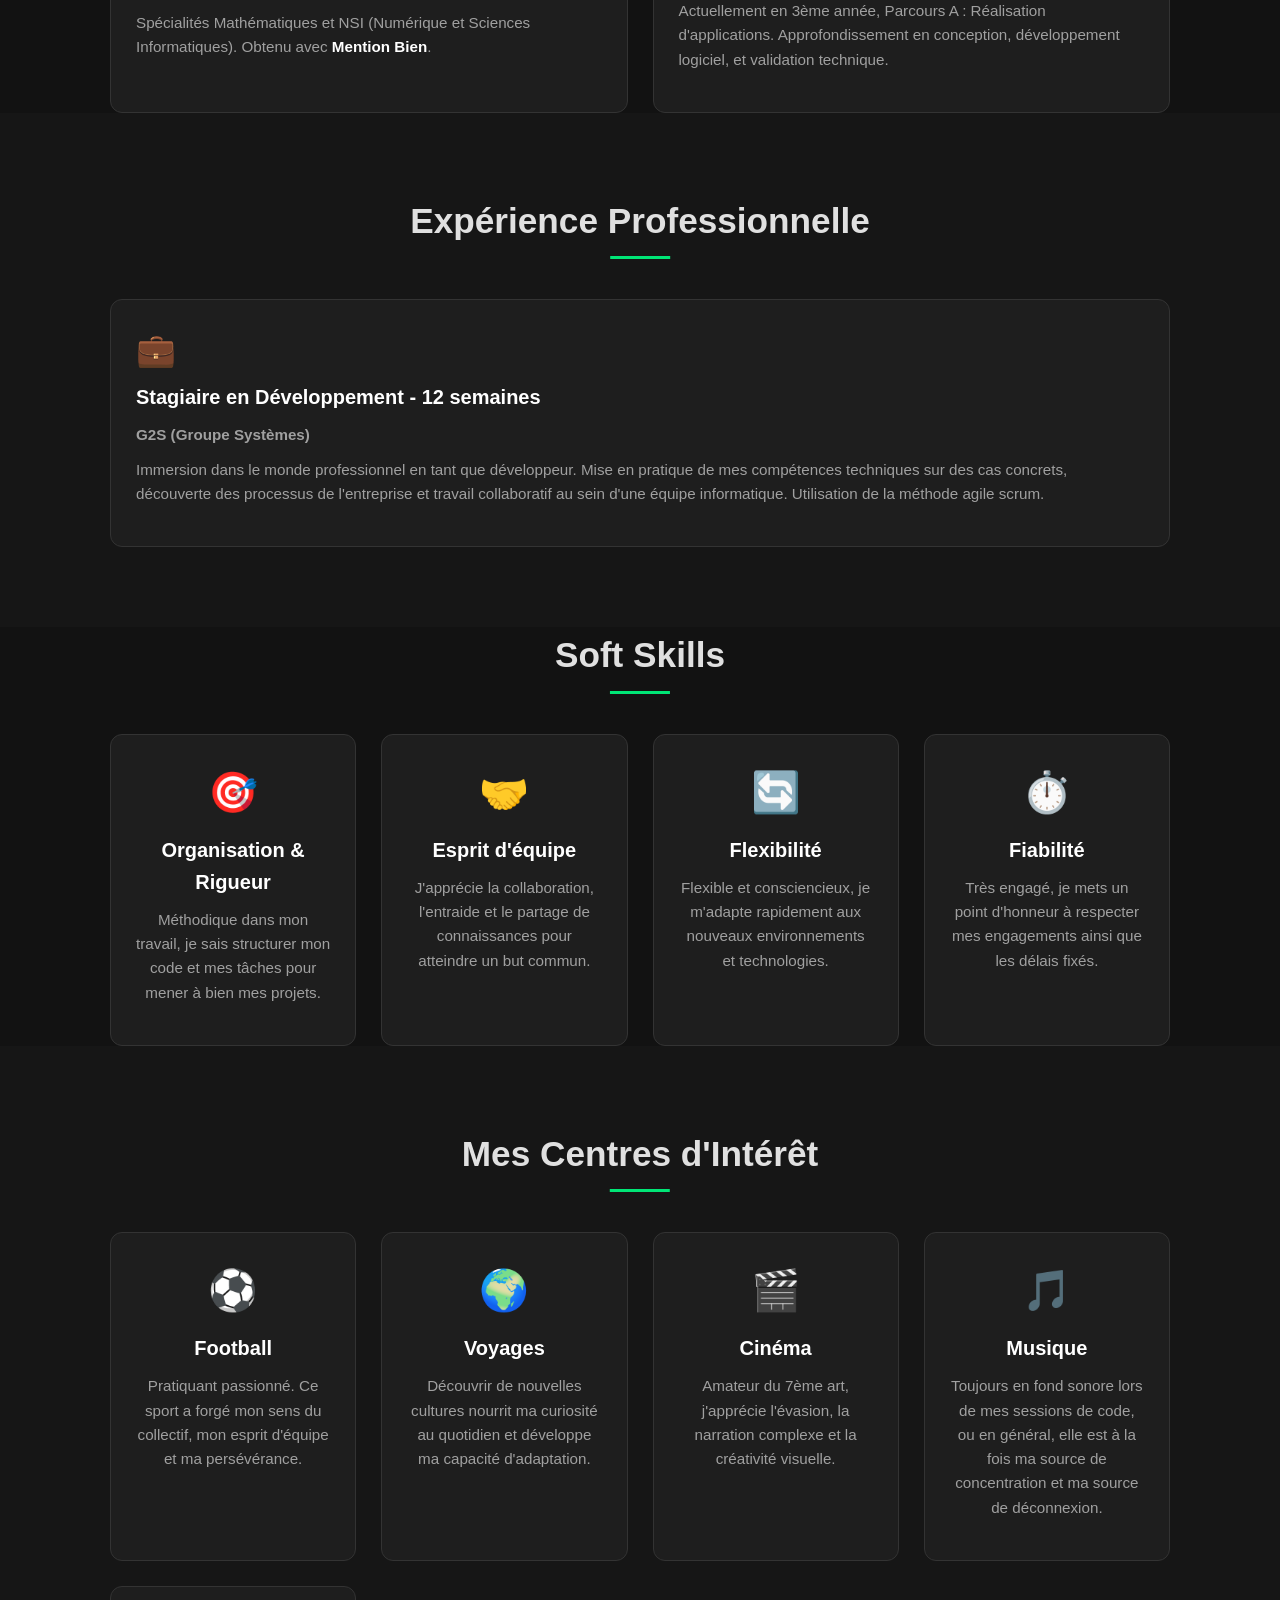
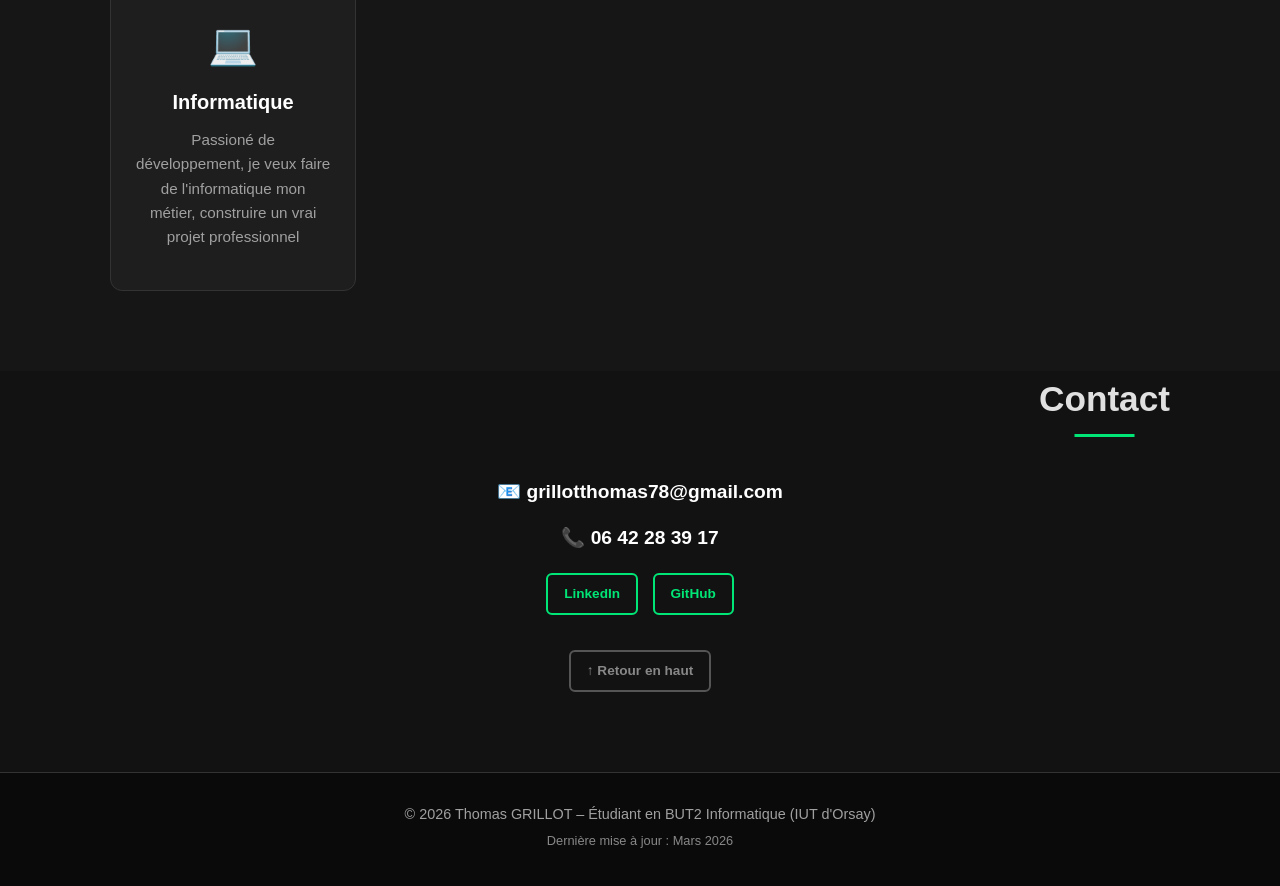
==== commit 5931858d: "Update index.html modif interet" ====
--- a/index.html
+++ b/index.html
@@ -153,9 +153,14 @@
         <div class="projet" style="text-align: center;">
           <h3 style="font-size: 2.5rem; margin-bottom: 10px;">🎵</h3>
           <h3>Musique</h3>
-          <p>Toujours en fond sonore lors de mes sessions de code, elle est ma source de concentration.</p>
+          <p>Toujours en fond sonore lors de mes sessions de code, ou en général, elle est à la fois ma source de concentration et ma source de déconnexion.</p>
         </div>
 
+        <div class="projet" style="text-align: center;">
+          <h3 style="font-size: 2.5rem; margin-bottom: 10px;">💻</h3>
+          <h3>Informatique</h3>
+          <p>Passioné de développement, je veux faire de l'informatique mon métier, construire un vrai projet professionnel</p>
+        </div>
       </div>
     </div>
   </section>
